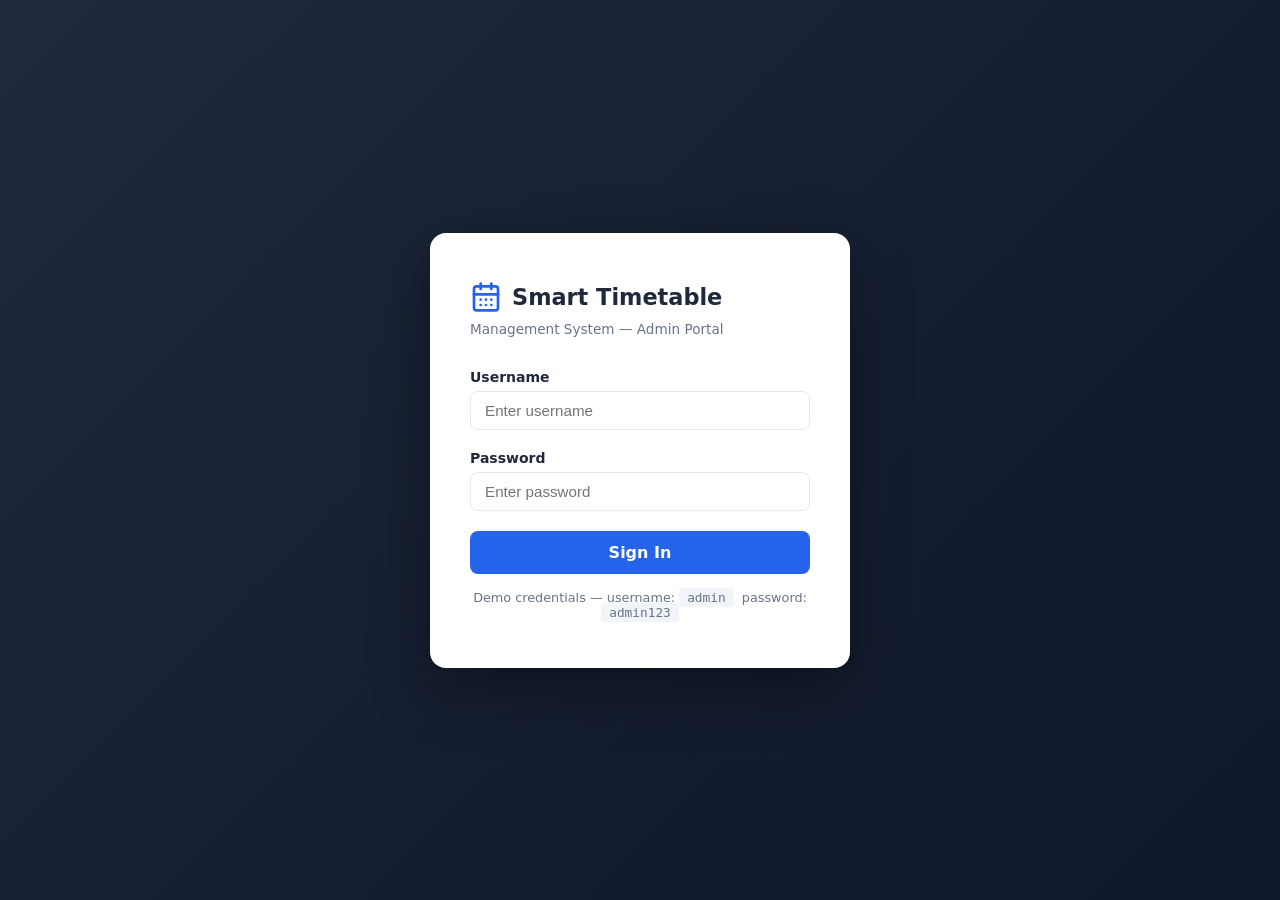
==== frontend/dashboard.html @ d7ac3063 "Your commit message here" ====
<!DOCTYPE html>
<html lang="en">
<head>
  <meta charset="UTF-8">
  <meta name="viewport" content="width=device-width, initial-scale=1.0">
  <title>Smart Timetable System — Dashboard</title>
  <link rel="stylesheet" href="style.css">
</head>
<body>
<div class="layout">

  <!-- ── Sidebar ─────────────────────────────────────────────────── -->
  <aside class="sidebar" id="sidebar">
    <div class="sidebar-brand">
      <svg width="24" height="24" viewBox="0 0 24 24" fill="none" stroke="currentColor" stroke-width="2" stroke-linecap="round" stroke-linejoin="round">
        <rect x="3" y="4" width="18" height="18" rx="2" ry="2"/>
        <line x1="16" y1="2" x2="16" y2="6"/><line x1="8" y1="2" x2="8" y2="6"/>
        <line x1="3" y1="10" x2="21" y2="10"/>
      </svg>
      <span>Smart<br>Timetable</span>
    </div>

    <nav class="sidebar-nav">
      <div class="nav-section">Main</div>
      <a class="nav-item active" data-section="dashboard">
        <svg width="18" height="18" viewBox="0 0 24 24" fill="none" stroke="currentColor" stroke-width="2"><rect x="3" y="3" width="7" height="7"/><rect x="14" y="3" width="7" height="7"/><rect x="14" y="14" width="7" height="7"/><rect x="3" y="14" width="7" height="7"/></svg>
        Dashboard
      </a>

      <div class="nav-section">Resources</div>
      <a class="nav-item" data-section="teachers">
        <svg width="18" height="18" viewBox="0 0 24 24" fill="none" stroke="currentColor" stroke-width="2"><path d="M17 21v-2a4 4 0 0 0-4-4H5a4 4 0 0 0-4 4v2"/><circle cx="9" cy="7" r="4"/><path d="M23 21v-2a4 4 0 0 0-3-3.87"/><path d="M16 3.13a4 4 0 0 1 0 7.75"/></svg>
        Teachers
      </a>
      <a class="nav-item" data-section="rooms">
        <svg width="18" height="18" viewBox="0 0 24 24" fill="none" stroke="currentColor" stroke-width="2"><path d="M3 9l9-7 9 7v11a2 2 0 0 1-2 2H5a2 2 0 0 1-2-2z"/><polyline points="9 22 9 12 15 12 15 22"/></svg>
        Rooms
      </a>
      <a class="nav-item" data-section="subjects">
        <svg width="18" height="18" viewBox="0 0 24 24" fill="none" stroke="currentColor" stroke-width="2"><path d="M4 19.5A2.5 2.5 0 0 1 6.5 17H20"/><path d="M6.5 2H20v20H6.5A2.5 2.5 0 0 1 4 19.5v-15A2.5 2.5 0 0 1 6.5 2z"/></svg>
        Subjects
      </a>
      <a class="nav-item" data-section="batches">
        <svg width="18" height="18" viewBox="0 0 24 24" fill="none" stroke="currentColor" stroke-width="2"><path d="M17 21v-2a4 4 0 0 0-4-4H5a4 4 0 0 0-4 4v2"/><circle cx="9" cy="7" r="4"/><path d="M23 21v-2a4 4 0 0 0-3-3.87"/><path d="M16 3.13a4 4 0 0 1 0 7.75"/></svg>
        Batches
      </a>

      <div class="nav-section">Scheduling</div>
      <a class="nav-item" data-section="generate">
        <svg width="18" height="18" viewBox="0 0 24 24" fill="none" stroke="currentColor" stroke-width="2"><polygon points="13 2 3 14 12 14 11 22 21 10 12 10 13 2"/></svg>
        Generate Timetable
      </a>
      <a class="nav-item" data-section="timetable">
        <svg width="18" height="18" viewBox="0 0 24 24" fill="none" stroke="currentColor" stroke-width="2"><rect x="3" y="4" width="18" height="18" rx="2" ry="2"/><line x1="16" y1="2" x2="16" y2="6"/><line x1="8" y1="2" x2="8" y2="6"/><line x1="3" y1="10" x2="21" y2="10"/></svg>
        View Timetable
      </a>
    </nav>

    <div class="sidebar-footer">
      <button class="btn-logout" id="btnLogout">
        <svg width="16" height="16" viewBox="0 0 24 24" fill="none" stroke="currentColor" stroke-width="2"><path d="M9 21H5a2 2 0 0 1-2-2V5a2 2 0 0 1 2-2h4"/><polyline points="16 17 21 12 16 7"/><line x1="21" y1="12" x2="9" y2="12"/></svg>
        Logout
      </button>
    </div>
  </aside>

  <!-- ── Main ────────────────────────────────────────────────────── -->
  <div class="main">

    <header class="topbar">
      <h2 id="pageTitle">Dashboard</h2>
      <div class="topbar-user">
        <span id="topbarUser">admin</span>
        <div class="avatar" id="topbarAvatar">A</div>
      </div>
    </header>

    <div class="content">

      <!-- Dashboard Home -->
      <div class="section active" id="sec-dashboard">
        <div class="stats-grid">
          <div class="stat-card">
            <div class="stat-icon blue">
              <svg width="22" height="22" viewBox="0 0 24 24" fill="none" stroke="currentColor" stroke-width="2"><path d="M17 21v-2a4 4 0 0 0-4-4H5a4 4 0 0 0-4 4v2"/><circle cx="9" cy="7" r="4"/><path d="M23 21v-2a4 4 0 0 0-3-3.87"/><path d="M16 3.13a4 4 0 0 1 0 7.75"/></svg>
            </div>
            <div>
              <div class="stat-label">Teachers</div>
              <div class="stat-value" id="stat-teachers">0</div>
            </div>
          </div>
          <div class="stat-card">
            <div class="stat-icon green">
              <svg width="22" height="22" viewBox="0 0 24 24" fill="none" stroke="currentColor" stroke-width="2"><path d="M3 9l9-7 9 7v11a2 2 0 0 1-2 2H5a2 2 0 0 1-2-2z"/><polyline points="9 22 9 12 15 12 15 22"/></svg>
            </div>
            <div>
              <div class="stat-label">Rooms</div>
              <div class="stat-value" id="stat-rooms">0</div>
            </div>
          </div>
          <div class="stat-card">
            <div class="stat-icon orange">
              <svg width="22" height="22" viewBox="0 0 24 24" fill="none" stroke="currentColor" stroke-width="2"><path d="M4 19.5A2.5 2.5 0 0 1 6.5 17H20"/><path d="M6.5 2H20v20H6.5A2.5 2.5 0 0 1 4 19.5v-15A2.5 2.5 0 0 1 6.5 2z"/></svg>
            </div>
            <div>
              <div class="stat-label">Subjects</div>
              <div class="stat-value" id="stat-subjects">0</div>
            </div>
          </div>
          <div class="stat-card">
            <div class="stat-icon sky">
              <svg width="22" height="22" viewBox="0 0 24 24" fill="none" stroke="currentColor" stroke-width="2"><path d="M17 21v-2a4 4 0 0 0-4-4H5a4 4 0 0 0-4 4v2"/><circle cx="9" cy="7" r="4"/></svg>
            </div>
            <div>
              <div class="stat-label">Batches</div>
              <div class="stat-value" id="stat-batches">0</div>
            </div>
          </div>
        </div>

        <div class="card" style="padding:24px;">
          <h3 style="font-size:.95rem;font-weight:700;margin-bottom:8px;">Welcome to Smart Timetable System</h3>
          <p style="color:var(--text-muted);font-size:.875rem;line-height:1.6;">
            Welcome to Smart Timetable System, where every well-planned hour brings you one step closer to your goals.
          </p>
          <div style="margin-top:16px;display:flex;gap:10px;flex-wrap:wrap;">
            <button class="btn btn-primary" onclick="app.showSection('generate')">
              <svg width="16" height="16" viewBox="0 0 24 24" fill="none" stroke="currentColor" stroke-width="2"><polygon points="13 2 3 14 12 14 11 22 21 10 12 10 13 2"/></svg>
              Generate Timetable
            </button>
            <button class="btn btn-secondary" onclick="app.showSection('teachers')">Manage Teachers</button>
          </div>
        </div>
      </div>

      <!-- Teachers -->
      <div class="section" id="sec-teachers">
        <div class="section-header">
          <h3>Teachers</h3>
          <button class="btn btn-primary" id="btnAddTeacher">
            <svg width="16" height="16" viewBox="0 0 24 24" fill="none" stroke="currentColor" stroke-width="2"><line x1="12" y1="5" x2="12" y2="19"/><line x1="5" y1="12" x2="19" y2="12"/></svg>
            Add Teacher
          </button>
        </div>
        <div class="card">
          <div class="table-wrapper">
            <table id="teachersTable">
              <thead>
                <tr>
                  <th>ID</th><th>Name</th><th>Subjects Taught</th><th>Availability</th><th>Actions</th>
                </tr>
              </thead>
              <tbody id="teachersBody"></tbody>
            </table>
          </div>
        </div>
      </div>

      <!-- Rooms -->
      <div class="section" id="sec-rooms">
        <div class="section-header">
          <h3>Rooms</h3>
          <button class="btn btn-primary" id="btnAddRoom">
            <svg width="16" height="16" viewBox="0 0 24 24" fill="none" stroke="currentColor" stroke-width="2"><line x1="12" y1="5" x2="12" y2="19"/><line x1="5" y1="12" x2="19" y2="12"/></svg>
            Add Room
          </button>
        </div>
        <div class="card">
          <div class="table-wrapper">
            <table id="roomsTable">
              <thead>
                <tr><th>ID</th><th>Room Name</th><th>Capacity</th><th>Actions</th></tr>
              </thead>
              <tbody id="roomsBody"></tbody>
            </table>
          </div>
        </div>
      </div>

      <!-- Subjects -->
      <div class="section" id="sec-subjects">
        <div class="section-header">
          <h3>Subjects</h3>
          <button class="btn btn-primary" id="btnAddSubject">
            <svg width="16" height="16" viewBox="0 0 24 24" fill="none" stroke="currentColor" stroke-width="2"><line x1="12" y1="5" x2="12" y2="19"/><line x1="5" y1="12" x2="19" y2="12"/></svg>
            Add Subject
          </button>
        </div>
        <div class="card">
          <div class="table-wrapper">
            <table id="subjectsTable">
              <thead>
                <tr><th>ID</th><th>Subject Name</th><th>Teacher</th><th>Lectures/Week</th><th>Actions</th></tr>
              </thead>
              <tbody id="subjectsBody"></tbody>
            </table>
          </div>
        </div>
      </div>

      <!-- Batches -->
      <div class="section" id="sec-batches">
        <div class="section-header">
          <h3>Student Batches</h3>
          <button class="btn btn-primary" id="btnAddBatch">
            <svg width="16" height="16" viewBox="0 0 24 24" fill="none" stroke="currentColor" stroke-width="2"><line x1="12" y1="5" x2="12" y2="19"/><line x1="5" y1="12" x2="19" y2="12"/></svg>
            Add Batch
          </button>
        </div>
        <div class="card">
          <div class="table-wrapper">
            <table id="batchesTable">
              <thead>
                <tr><th>ID</th><th>Batch Name</th><th>Student Count</th><th>Actions</th></tr>
              </thead>
              <tbody id="batchesBody"></tbody>
            </table>
          </div>
        </div>
      </div>

      <!-- Generate Timetable -->
      <div class="section" id="sec-generate">
        <div class="generate-card">
          <h3>
            <svg width="20" height="20" viewBox="0 0 24 24" fill="none" stroke="currentColor" stroke-width="2" style="vertical-align:middle;margin-right:8px;"><polygon points="13 2 3 14 12 14 11 22 21 10 12 10 13 2"/></svg>
            Generate Conflict-Free Timetable
          </h3>
          <p>The system models scheduling as a <strong>Graph Coloring Problem</strong> (G = V, E).
             Sessions are vertices; conflicts are edges. Time slots are colors.
             The DSATUR algorithm assigns the minimum number of slots.</p>
          <button class="btn btn-success btn-lg" id="btnGenerate">
            <svg width="18" height="18" viewBox="0 0 24 24" fill="none" stroke="currentColor" stroke-width="2"><polygon points="13 2 3 14 12 14 11 22 21 10 12 10 13 2"/></svg>
            Run Scheduler
          </button>
          <div class="algorithm-chips">
            <span class="chip">Graph Coloring</span>
            <span class="chip">DSATUR</span>
            <span class="chip">Backtracking Fallback</span>
            <span class="chip">O(V²) Greedy</span>
          </div>
          <div class="progress-bar-wrap" id="progressWrap">
            <div class="progress-bar" id="progressBar"></div>
          </div>
        </div>

        <div id="generateResult"></div>
      </div>

      <!-- View Timetable -->
      <div class="section" id="sec-timetable">
        <div class="section-header">
          <h3>Weekly Timetable</h3>
          <button class="btn btn-secondary" id="btnExportTT" style="display:none;">
            <svg width="16" height="16" viewBox="0 0 24 24" fill="none" stroke="currentColor" stroke-width="2"><path d="M21 15v4a2 2 0 0 1-2 2H5a2 2 0 0 1-2-2v-4"/><polyline points="7 10 12 15 17 10"/><line x1="12" y1="15" x2="12" y2="3"/></svg>
            Export JSON
          </button>
        </div>
        <div class="timetable-controls">
          <div class="tt-filter">
            <label for="filterBatch">Batch:</label>
            <select id="filterBatch"><option value="">All Batches</option></select>
          </div>
          <div class="tt-filter">
            <label for="filterTeacher">Teacher:</label>
            <select id="filterTeacher"><option value="">All Teachers</option></select>
          </div>
        </div>
        <div class="card">
          <div class="timetable-wrapper" id="timetableWrapper">
            <div class="empty-state">
              <svg width="48" height="48" viewBox="0 0 24 24" fill="none" stroke="currentColor" stroke-width="1.5"><rect x="3" y="4" width="18" height="18" rx="2"/><line x1="3" y1="10" x2="21" y2="10"/></svg>
              <p>No timetable generated yet. Go to <strong>Generate Timetable</strong> first.</p>
            </div>
          </div>
        </div>
      </div>

    </div><!-- /content -->
  </div><!-- /main -->

</div><!-- /layout -->

<!-- ── Modals ─────────────────────────────────────────────────────── -->

<!-- Teacher Modal -->
<div class="modal-overlay" id="modalTeacher">
  <div class="modal">
    <div class="modal-header">
      <h4 id="modalTeacherTitle">Add Teacher</h4>
      <button class="modal-close" data-close="modalTeacher">&times;</button>
    </div>
    <div class="modal-body">
      <input type="hidden" id="tEditId">
      <div class="form-group">
        <label>Teacher Name</label>
        <input type="text" id="tName" placeholder="e.g. Dr. Sharma">
      </div>
      <div class="form-group">
        <label>Subjects Taught</label>
        <input type="text" id="tSubjects" placeholder="e.g. Mathematics, Physics">
      </div>
      <div class="form-group">
        <label>Availability</label>
        <input type="text" id="tAvailability" value="all" placeholder="all / Mon-Fri / ...">
      </div>
    </div>
    <div class="modal-footer">
      <button class="btn btn-secondary" data-close="modalTeacher">Cancel</button>
      <button class="btn btn-primary" id="btnSaveTeacher">Save</button>
    </div>
  </div>
</div>

<!-- Room Modal -->
<div class="modal-overlay" id="modalRoom">
  <div class="modal">
    <div class="modal-header">
      <h4 id="modalRoomTitle">Add Room</h4>
      <button class="modal-close" data-close="modalRoom">&times;</button>
    </div>
    <div class="modal-body">
      <input type="hidden" id="rEditId">
      <div class="form-group">
        <label>Room Name</label>
        <input type="text" id="rName" placeholder="e.g. R101">
      </div>
      <div class="form-group">
        <label>Capacity</label>
        <input type="number" id="rCapacity" min="1" placeholder="e.g. 60">
      </div>
    </div>
    <div class="modal-footer">
      <button class="btn btn-secondary" data-close="modalRoom">Cancel</button>
      <button class="btn btn-primary" id="btnSaveRoom">Save</button>
    </div>
  </div>
</div>

<!-- Subject Modal -->
<div class="modal-overlay" id="modalSubject">
  <div class="modal">
    <div class="modal-header">
      <h4 id="modalSubjectTitle">Add Subject</h4>
      <button class="modal-close" data-close="modalSubject">&times;</button>
    </div>
    <div class="modal-body">
      <input type="hidden" id="sEditId">
      <div class="form-group">
        <label>Subject Name</label>
        <input type="text" id="sName" placeholder="e.g. Mathematics">
      </div>
      <div class="form-group">
        <label>Teacher</label>
        <select id="sTeacher"></select>
      </div>
      <div class="form-group">
        <label>Lectures per Week</label>
        <input type="number" id="sLectures" min="1" max="8" value="2">
      </div>
    </div>
    <div class="modal-footer">
      <button class="btn btn-secondary" data-close="modalSubject">Cancel</button>
      <button class="btn btn-primary" id="btnSaveSubject">Save</button>
    </div>
  </div>
</div>

<!-- Batch Modal -->
<div class="modal-overlay" id="modalBatch">
  <div class="modal">
    <div class="modal-header">
      <h4 id="modalBatchTitle">Add Batch</h4>
      <button class="modal-close" data-close="modalBatch">&times;</button>
    </div>
    <div class="modal-body">
      <input type="hidden" id="bEditId">
      <div class="form-group">
        <label>Batch Name</label>
        <input type="text" id="bName" placeholder="e.g. CSE-A">
      </div>
      <div class="form-group">
        <label>Student Count</label>
        <input type="number" id="bCount" min="1" placeholder="e.g. 50">
      </div>
    </div>
    <div class="modal-footer">
      <button class="btn btn-secondary" data-close="modalBatch">Cancel</button>
      <button class="btn btn-primary" id="btnSaveBatch">Save</button>
    </div>
  </div>
</div>

<!-- Toast -->
<div class="toast" id="toast"></div>

<script src="app.js"></script>
<script src="timetable.js"></script>
</body>
</html>
---- frontend/style.css ----
/* =====================================================================
   Smart Timetable Management System — Main Stylesheet
   ===================================================================== */

/* ── Reset & Variables ─────────────────────────────────────────────── */
*, *::before, *::after { box-sizing: border-box; margin: 0; padding: 0; }

:root {
  --primary:      #2563eb;
  --primary-dark: #1d4ed8;
  --accent:       #0ea5e9;
  --success:      #16a34a;
  --danger:       #dc2626;
  --warning:      #d97706;
  --sidebar-bg:   #1e293b;
  --sidebar-text: #cbd5e1;
  --sidebar-w:    240px;
  --header-h:     60px;
  --bg:           #f1f5f9;
  --card-bg:      #ffffff;
  --border:       #e2e8f0;
  --text:         #1e293b;
  --text-muted:   #64748b;
  --radius:       8px;
  --shadow:       0 1px 3px rgba(0,0,0,.12), 0 1px 2px rgba(0,0,0,.08);
  --shadow-md:    0 4px 6px -1px rgba(0,0,0,.10), 0 2px 4px -1px rgba(0,0,0,.06);
}

body { font-family: 'Segoe UI', system-ui, sans-serif; background: var(--bg); color: var(--text); }
a    { color: inherit; text-decoration: none; }
ul   { list-style: none; }
button { cursor: pointer; font-family: inherit; }

/* ── Login Page ────────────────────────────────────────────────────── */
.login-page {
  min-height: 100vh;
  display: flex;
  align-items: center;
  justify-content: center;
  background: linear-gradient(135deg, #1e293b 0%, #0f172a 100%);
}

.login-card {
  background: var(--card-bg);
  border-radius: 16px;
  padding: 48px 40px;
  width: 100%;
  max-width: 420px;
  box-shadow: 0 20px 60px rgba(0,0,0,.4);
}

.login-card .logo {
  display: flex;
  align-items: center;
  gap: 10px;
  margin-bottom: 8px;
}

.login-card .logo svg { color: var(--primary); }

.login-card h1 { font-size: 1.4rem; font-weight: 700; color: var(--text); }
.login-card .subtitle { font-size: 0.85rem; color: var(--text-muted); margin-bottom: 32px; }

.form-group { margin-bottom: 20px; }
.form-group label { display: block; font-size: .875rem; font-weight: 600; margin-bottom: 6px; color: var(--text); }
.form-group input {
  width: 100%;
  padding: 10px 14px;
  border: 1.5px solid var(--border);
  border-radius: var(--radius);
  font-size: .95rem;
  transition: border-color .2s;
  outline: none;
}
.form-group input:focus { border-color: var(--primary); box-shadow: 0 0 0 3px rgba(37,99,235,.12); }

.btn-login {
  width: 100%;
  padding: 12px;
  background: var(--primary);
  color: #fff;
  border: none;
  border-radius: var(--radius);
  font-size: 1rem;
  font-weight: 600;
  transition: background .2s, transform .1s;
}
.btn-login:hover  { background: var(--primary-dark); }
.btn-login:active { transform: scale(.98); }

.login-hint { margin-top: 16px; font-size: .8rem; color: var(--text-muted); text-align: center; }
.login-hint span { background: #f1f5f9; padding: 2px 8px; border-radius: 4px; font-family: monospace; }

.error-msg {
  display: none;
  background: #fef2f2;
  color: var(--danger);
  border: 1px solid #fecaca;
  border-radius: var(--radius);
  padding: 10px 14px;
  font-size: .875rem;
  margin-bottom: 16px;
}

/* ── Dashboard Layout ──────────────────────────────────────────────── */
.layout { display: flex; min-height: 100vh; }

/* Sidebar */
.sidebar {
  width: var(--sidebar-w);
  background: var(--sidebar-bg);
  position: fixed;
  top: 0; left: 0; bottom: 0;
  display: flex;
  flex-direction: column;
  transition: transform .3s;
  z-index: 100;
  overflow-y: auto;
}

.sidebar-brand {
  padding: 18px 20px;
  border-bottom: 1px solid rgba(255,255,255,.08);
  display: flex;
  align-items: center;
  gap: 10px;
}

.sidebar-brand svg  { color: var(--accent); flex-shrink: 0; }
.sidebar-brand span { font-size: .95rem; font-weight: 700; color: #f1f5f9; line-height: 1.2; }

.sidebar-nav { padding: 12px 0; flex: 1; }

.nav-section {
  padding: 10px 16px 4px;
  font-size: .7rem;
  font-weight: 700;
  text-transform: uppercase;
  letter-spacing: .08em;
  color: #475569;
}

.nav-item {
  display: flex;
  align-items: center;
  gap: 10px;
  padding: 10px 20px;
  color: var(--sidebar-text);
  font-size: .9rem;
  border-left: 3px solid transparent;
  transition: background .15s, color .15s, border-color .15s;
}

.nav-item:hover,
.nav-item.active {
  background: rgba(255,255,255,.06);
  color: #f8fafc;
  border-left-color: var(--accent);
}
.nav-item.active { background: rgba(14,165,233,.12); color: var(--accent); }

.sidebar-footer {
  padding: 16px 20px;
  border-top: 1px solid rgba(255,255,255,.08);
}
.btn-logout {
  display: flex;
  align-items: center;
  gap: 8px;
  color: #94a3b8;
  font-size: .875rem;
  background: none;
  border: none;
  padding: 0;
  transition: color .2s;
}
.btn-logout:hover { color: var(--danger); }

/* Main area */
.main {
  margin-left: var(--sidebar-w);
  flex: 1;
  display: flex;
  flex-direction: column;
  min-height: 100vh;
}

.topbar {
  height: var(--header-h);
  background: var(--card-bg);
  border-bottom: 1px solid var(--border);
  display: flex;
  align-items: center;
  justify-content: space-between;
  padding: 0 28px;
  position: sticky;
  top: 0;
  z-index: 50;
  box-shadow: var(--shadow);
}

.topbar h2 { font-size: 1.1rem; font-weight: 600; }
.topbar-user {
  display: flex;
  align-items: center;
  gap: 10px;
  font-size: .875rem;
  color: var(--text-muted);
}
.avatar {
  width: 34px; height: 34px;
  background: var(--primary);
  color: #fff;
  border-radius: 50%;
  display: flex;
  align-items: center;
  justify-content: center;
  font-weight: 700;
  font-size: .85rem;
}

/* Content area */
.content { padding: 28px; flex: 1; }

/* ── Dashboard Home Cards ───────────────────────────────────────────── */
.stats-grid {
  display: grid;
  grid-template-columns: repeat(auto-fill, minmax(200px, 1fr));
  gap: 20px;
  margin-bottom: 28px;
}

.stat-card {
  background: var(--card-bg);
  border-radius: var(--radius);
  padding: 20px;
  display: flex;
  align-items: center;
  gap: 16px;
  box-shadow: var(--shadow);
}

.stat-icon {
  width: 48px; height: 48px;
  border-radius: 12px;
  display: flex;
  align-items: center;
  justify-content: center;
  flex-shrink: 0;
}
.stat-icon.blue   { background: #eff6ff; color: var(--primary); }
.stat-icon.green  { background: #f0fdf4; color: var(--success); }
.stat-icon.orange { background: #fffbeb; color: var(--warning); }
.stat-icon.sky    { background: #f0f9ff; color: var(--accent); }

.stat-label { font-size: .8rem; color: var(--text-muted); margin-bottom: 2px; }
.stat-value { font-size: 1.8rem; font-weight: 700; line-height: 1; }

/* ── Generic Section ────────────────────────────────────────────────── */
.section { display: none; }
.section.active { display: block; }

.section-header {
  display: flex;
  align-items: center;
  justify-content: space-between;
  margin-bottom: 20px;
}
.section-header h3 { font-size: 1.1rem; font-weight: 600; }

/* ── Buttons ────────────────────────────────────────────────────────── */
.btn {
  display: inline-flex;
  align-items: center;
  gap: 6px;
  padding: 8px 16px;
  border-radius: var(--radius);
  font-size: .875rem;
  font-weight: 600;
  border: none;
  transition: background .2s, transform .1s;
}
.btn:active { transform: scale(.97); }

.btn-primary   { background: var(--primary);  color: #fff; }
.btn-primary:hover   { background: var(--primary-dark); }
.btn-success   { background: var(--success);  color: #fff; }
.btn-success:hover   { background: #15803d; }
.btn-danger    { background: var(--danger);   color: #fff; }
.btn-danger:hover    { background: #b91c1c; }
.btn-secondary { background: var(--border);   color: var(--text); }
.btn-secondary:hover { background: #cbd5e1; }
.btn-lg { padding: 12px 24px; font-size: 1rem; }

/* ── Card / Table ───────────────────────────────────────────────────── */
.card {
  background: var(--card-bg);
  border-radius: var(--radius);
  box-shadow: var(--shadow);
  overflow: hidden;
}

.table-wrapper { overflow-x: auto; }

table { width: 100%; border-collapse: collapse; font-size: .875rem; }
thead { background: #f8fafc; }
th { padding: 12px 16px; text-align: left; font-weight: 600; color: var(--text-muted); font-size: .8rem; text-transform: uppercase; letter-spacing: .04em; white-space: nowrap; }
td { padding: 12px 16px; border-top: 1px solid var(--border); vertical-align: middle; }
tr:hover td { background: #f8fafc; }

.badge {
  display: inline-block;
  padding: 2px 10px;
  border-radius: 999px;
  font-size: .75rem;
  font-weight: 600;
}
.badge-blue   { background: #dbeafe; color: #1d4ed8; }
.badge-green  { background: #dcfce7; color: #15803d; }
.badge-orange { background: #fef9c3; color: #a16207; }
.badge-sky    { background: #e0f2fe; color: #0369a1; }
.badge-purple { background: #f3e8ff; color: #7e22ce; }

/* ── Modal ──────────────────────────────────────────────────────────── */
.modal-overlay {
  position: fixed; inset: 0;
  background: rgba(0,0,0,.45);
  z-index: 200;
  display: flex;
  align-items: center;
  justify-content: center;
  opacity: 0;
  pointer-events: none;
  transition: opacity .2s;
}
.modal-overlay.open { opacity: 1; pointer-events: all; }

.modal {
  background: var(--card-bg);
  border-radius: 12px;
  padding: 28px;
  width: 100%;
  max-width: 480px;
  max-height: 90vh;
  overflow-y: auto;
  box-shadow: var(--shadow-md);
  transform: translateY(20px);
  transition: transform .2s;
}
.modal-overlay.open .modal { transform: translateY(0); }

.modal-header {
  display: flex;
  align-items: center;
  justify-content: space-between;
  margin-bottom: 20px;
}
.modal-header h4 { font-size: 1rem; font-weight: 700; }
.modal-close {
  background: none;
  border: none;
  color: var(--text-muted);
  font-size: 1.3rem;
  line-height: 1;
  transition: color .2s;
}
.modal-close:hover { color: var(--danger); }

.modal-body .form-group { margin-bottom: 16px; }
.modal-body label { font-size: .85rem; font-weight: 600; display: block; margin-bottom: 5px; }
.modal-body input,
.modal-body select {
  width: 100%;
  padding: 9px 12px;
  border: 1.5px solid var(--border);
  border-radius: var(--radius);
  font-size: .9rem;
  outline: none;
}
.modal-body input:focus,
.modal-body select:focus { border-color: var(--primary); box-shadow: 0 0 0 3px rgba(37,99,235,.1); }

.modal-footer {
  display: flex;
  justify-content: flex-end;
  gap: 10px;
  margin-top: 20px;
  padding-top: 16px;
  border-top: 1px solid var(--border);
}

/* ── Timetable Grid ─────────────────────────────────────────────────── */
.timetable-controls {
  display: flex;
  align-items: center;
  gap: 14px;
  flex-wrap: wrap;
  margin-bottom: 20px;
}

.tt-filter { display: flex; align-items: center; gap: 6px; font-size: .875rem; }
.tt-filter select {
  padding: 6px 10px;
  border: 1.5px solid var(--border);
  border-radius: var(--radius);
  font-size: .875rem;
  outline: none;
}

.timetable-wrapper { overflow-x: auto; }

.timetable {
  border-collapse: collapse;
  min-width: 700px;
  width: 100%;
  font-size: .82rem;
}
.timetable th,
.timetable td {
  border: 1px solid var(--border);
  padding: 0;
  text-align: center;
  min-width: 100px;
}
.timetable thead th {
  background: var(--sidebar-bg);
  color: #f1f5f9;
  padding: 10px 8px;
  font-size: .78rem;
  text-transform: uppercase;
  font-weight: 600;
}
.timetable tbody th {
  background: #f8fafc;
  color: var(--text);
  font-weight: 600;
  padding: 8px 12px;
  min-width: 80px;
  text-align: left;
}

.tt-cell {
  padding: 6px 8px;
  min-height: 64px;
  display: flex;
  flex-direction: column;
  align-items: center;
  justify-content: center;
  gap: 2px;
}
.tt-cell .tt-subject { font-weight: 700; color: var(--text); font-size: .8rem; }
.tt-cell .tt-teacher { color: var(--text-muted); font-size: .73rem; }
.tt-cell .tt-room    { font-size: .7rem; padding: 1px 6px; border-radius: 4px; background: var(--border); }
.tt-cell .tt-batch   { font-size: .68rem; color: var(--text-muted); }

.tt-cell-filled {
  background: linear-gradient(135deg, #eff6ff, #dbeafe);
  border-left: 3px solid var(--primary);
}
.tt-cell-empty { background: #fafafa; }

.color-0 { background: linear-gradient(135deg,#eff6ff,#dbeafe); border-left-color: #2563eb; }
.color-1 { background: linear-gradient(135deg,#f0fdf4,#dcfce7); border-left-color: #16a34a; }
.color-2 { background: linear-gradient(135deg,#fffbeb,#fef3c7); border-left-color: #d97706; }
.color-3 { background: linear-gradient(135deg,#fdf4ff,#f3e8ff); border-left-color: #9333ea; }
.color-4 { background: linear-gradient(135deg,#f0f9ff,#e0f2fe); border-left-color: #0284c7; }

/* ── Generate section ───────────────────────────────────────────────── */
.generate-card {
  background: linear-gradient(135deg, #1e293b, #0f172a);
  border-radius: var(--radius);
  padding: 32px;
  color: #f1f5f9;
  margin-bottom: 24px;
}
.generate-card h3 { font-size: 1.25rem; margin-bottom: 8px; }
.generate-card p  { color: #94a3b8; font-size: .9rem; margin-bottom: 20px; }

.algorithm-chips { display: flex; gap: 8px; flex-wrap: wrap; margin-top: 12px; }
.chip {
  background: rgba(255,255,255,.1);
  border: 1px solid rgba(255,255,255,.15);
  color: #e2e8f0;
  padding: 4px 12px;
  border-radius: 999px;
  font-size: .78rem;
  font-weight: 600;
}

.progress-bar-wrap { height: 6px; background: rgba(255,255,255,.15); border-radius: 3px; overflow: hidden; margin-top: 16px; display: none; }
.progress-bar      { height: 100%; background: var(--accent); border-radius: 3px; width: 0; transition: width .5s ease; }

.conflict-check {
  background: var(--card-bg);
  border-radius: var(--radius);
  padding: 20px;
  box-shadow: var(--shadow);
  margin-bottom: 20px;
}
.conflict-check h4 { font-size: .95rem; font-weight: 600; margin-bottom: 12px; }
.check-item {
  display: flex;
  align-items: center;
  gap: 8px;
  padding: 6px 0;
  font-size: .875rem;
  border-bottom: 1px solid var(--border);
}
.check-item:last-child { border-bottom: none; }
.check-ok   { color: var(--success); }
.check-fail { color: var(--danger); }

/* ── Utility ────────────────────────────────────────────────────────── */
.empty-state { padding: 48px 24px; text-align: center; color: var(--text-muted); }
.empty-state svg { margin-bottom: 12px; opacity: .4; }
.empty-state p { font-size: .9rem; }

.toast {
  position: fixed;
  bottom: 24px; right: 24px;
  background: #1e293b;
  color: #f1f5f9;
  padding: 12px 20px;
  border-radius: var(--radius);
  font-size: .875rem;
  z-index: 500;
  box-shadow: var(--shadow-md);
  transform: translateY(20px);
  opacity: 0;
  transition: opacity .3s, transform .3s;
  max-width: 320px;
}
.toast.show { opacity: 1; transform: translateY(0); }
.toast.success { border-left: 4px solid var(--success); }
.toast.error   { border-left: 4px solid var(--danger);  }
.toast.info    { border-left: 4px solid var(--accent);  }

/* ── Responsive ─────────────────────────────────────────────────────── */
@media (max-width: 768px) {
  .sidebar { transform: translateX(-100%); }
  .sidebar.open { transform: translateX(0); }
  .main { margin-left: 0; }
}
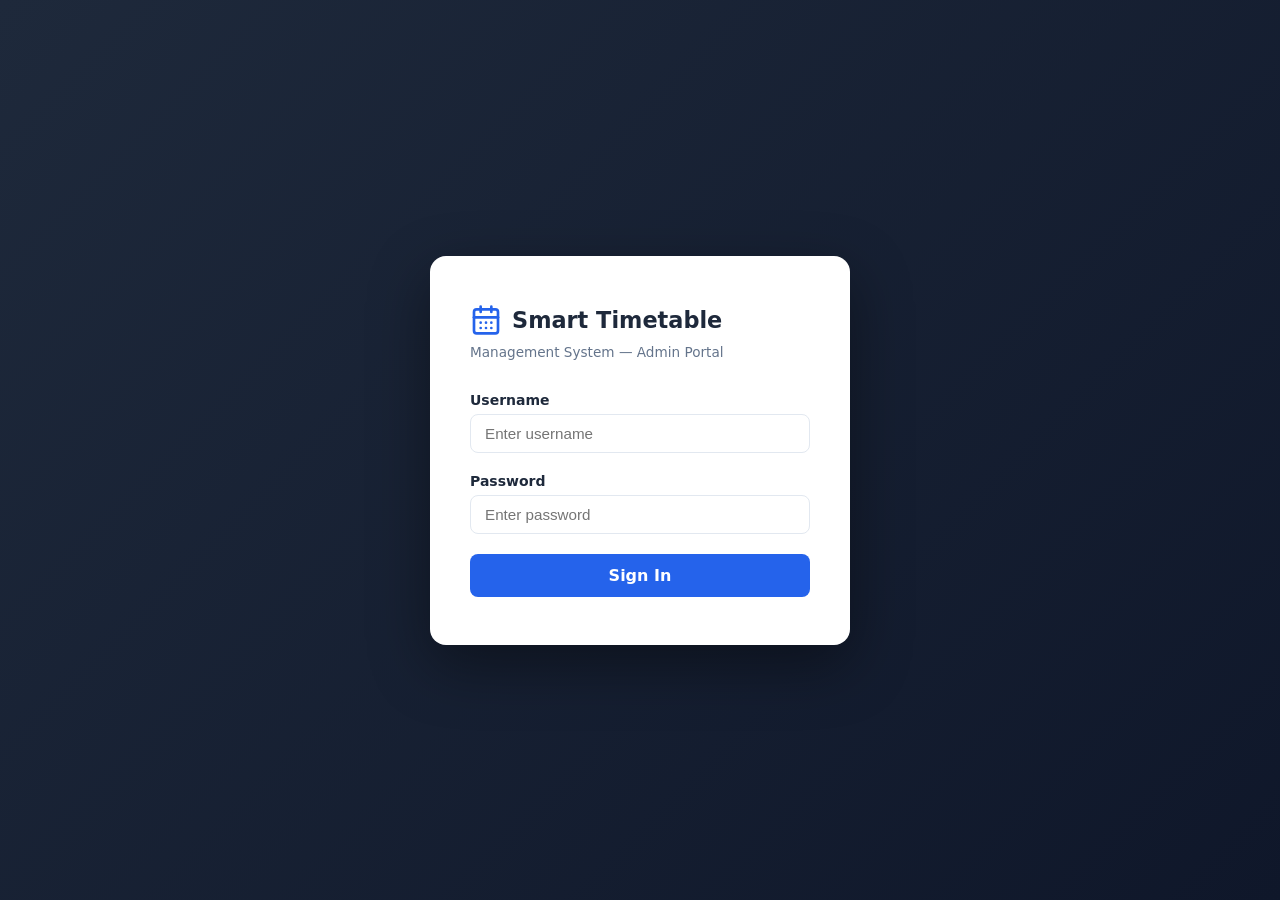
==== commit 3ca9fed7: "bug fix" ====
--- a/frontend/dashboard.html
+++ b/frontend/dashboard.html
@@ -130,19 +130,26 @@
               Generate Timetable
             </button>
             <button class="btn btn-secondary" onclick="app.showSection('teachers')">Manage Teachers</button>
-          </div>
-        </div>
-      </div>
-
-      <!-- Teachers -->
-      <div class="section" id="sec-teachers">
-        <div class="section-header">
-          <h3>Teachers</h3>
-          <button class="btn btn-primary" id="btnAddTeacher">
-            <svg width="16" height="16" viewBox="0 0 24 24" fill="none" stroke="currentColor" stroke-width="2"><line x1="12" y1="5" x2="12" y2="19"/><line x1="5" y1="12" x2="19" y2="12"/></svg>
-            Add Teacher
-          </button>
-        </div>
+            <button class="btn btn-secondary" onclick="app.reloadProjectSampleData()">Reload Project Data</button>
+          </div>
+        </div>
+      </div>
+
+<!-- Teachers -->
+<div class="section" id="sec-teachers">
+<div class="section-header">
+<h3>Teachers</h3>
+<div class="header-actions">
+<button class="btn btn-secondary" id="btnImportTeachers">
+<svg width="16" height="16" viewBox="0 0 24 24" fill="none" stroke="currentColor" stroke-width="2"><path d="M21 15v4a2 2 0 0 1-2 2H5a2 2 0 0 1-2-2v-4"/><polyline points="17 8 12 3 7 8"/><line x1="12" y1="3" x2="12" y2="15"/></svg>
+Import CSV
+</button>
+<button class="btn btn-primary" id="btnAddTeacher">
+<svg width="16" height="16" viewBox="0 0 24 24" fill="none" stroke="currentColor" stroke-width="2"><line x1="12" y1="5" x2="12" y2="19"/><line x1="5" y1="12" x2="19" y2="12"/></svg>
+Add Teacher
+</button>
+</div>
+</div>
         <div class="card">
           <div class="table-wrapper">
             <table id="teachersTable">
@@ -157,15 +164,21 @@
         </div>
       </div>
 
-      <!-- Rooms -->
-      <div class="section" id="sec-rooms">
-        <div class="section-header">
-          <h3>Rooms</h3>
-          <button class="btn btn-primary" id="btnAddRoom">
-            <svg width="16" height="16" viewBox="0 0 24 24" fill="none" stroke="currentColor" stroke-width="2"><line x1="12" y1="5" x2="12" y2="19"/><line x1="5" y1="12" x2="19" y2="12"/></svg>
-            Add Room
-          </button>
-        </div>
+<!-- Rooms -->
+<div class="section" id="sec-rooms">
+<div class="section-header">
+<h3>Rooms</h3>
+<div class="header-actions">
+<button class="btn btn-secondary" id="btnImportRooms">
+<svg width="16" height="16" viewBox="0 0 24 24" fill="none" stroke="currentColor" stroke-width="2"><path d="M21 15v4a2 2 0 0 1-2 2H5a2 2 0 0 1-2-2v-4"/><polyline points="17 8 12 3 7 8"/><line x1="12" y1="3" x2="12" y2="15"/></svg>
+Import CSV
+</button>
+<button class="btn btn-primary" id="btnAddRoom">
+<svg width="16" height="16" viewBox="0 0 24 24" fill="none" stroke="currentColor" stroke-width="2"><line x1="12" y1="5" x2="12" y2="19"/><line x1="5" y1="12" x2="19" y2="12"/></svg>
+Add Room
+</button>
+</div>
+</div>
         <div class="card">
           <div class="table-wrapper">
             <table id="roomsTable">
@@ -178,15 +191,21 @@
         </div>
       </div>
 
-      <!-- Subjects -->
-      <div class="section" id="sec-subjects">
-        <div class="section-header">
-          <h3>Subjects</h3>
-          <button class="btn btn-primary" id="btnAddSubject">
-            <svg width="16" height="16" viewBox="0 0 24 24" fill="none" stroke="currentColor" stroke-width="2"><line x1="12" y1="5" x2="12" y2="19"/><line x1="5" y1="12" x2="19" y2="12"/></svg>
-            Add Subject
-          </button>
-        </div>
+<!-- Subjects -->
+<div class="section" id="sec-subjects">
+<div class="section-header">
+<h3>Subjects</h3>
+<div class="header-actions">
+<button class="btn btn-secondary" id="btnImportSubjects">
+<svg width="16" height="16" viewBox="0 0 24 24" fill="none" stroke="currentColor" stroke-width="2"><path d="M21 15v4a2 2 0 0 1-2 2H5a2 2 0 0 1-2-2v-4"/><polyline points="17 8 12 3 7 8"/><line x1="12" y1="3" x2="12" y2="15"/></svg>
+Import CSV
+</button>
+<button class="btn btn-primary" id="btnAddSubject">
+<svg width="16" height="16" viewBox="0 0 24 24" fill="none" stroke="currentColor" stroke-width="2"><line x1="12" y1="5" x2="12" y2="19"/><line x1="5" y1="12" x2="19" y2="12"/></svg>
+Add Subject
+</button>
+</div>
+</div>
         <div class="card">
           <div class="table-wrapper">
             <table id="subjectsTable">
@@ -369,32 +388,102 @@
 
 <!-- Batch Modal -->
 <div class="modal-overlay" id="modalBatch">
-  <div class="modal">
-    <div class="modal-header">
-      <h4 id="modalBatchTitle">Add Batch</h4>
-      <button class="modal-close" data-close="modalBatch">&times;</button>
-    </div>
-    <div class="modal-body">
-      <input type="hidden" id="bEditId">
-      <div class="form-group">
-        <label>Batch Name</label>
-        <input type="text" id="bName" placeholder="e.g. CSE-A">
-      </div>
-      <div class="form-group">
-        <label>Student Count</label>
-        <input type="number" id="bCount" min="1" placeholder="e.g. 50">
-      </div>
-    </div>
-    <div class="modal-footer">
-      <button class="btn btn-secondary" data-close="modalBatch">Cancel</button>
-      <button class="btn btn-primary" id="btnSaveBatch">Save</button>
-    </div>
-  </div>
+<div class="modal">
+<div class="modal-header">
+<h4 id="modalBatchTitle">Add Batch</h4>
+<button class="modal-close" data-close="modalBatch">&times;</button>
+</div>
+<div class="modal-body">
+<input type="hidden" id="bEditId">
+<div class="form-group">
+<label>Batch Name</label>
+<input type="text" id="bName" placeholder="e.g. CSE-A">
+</div>
+<div class="form-group">
+<label>Student Count</label>
+<input type="number" id="bCount" min="1" placeholder="e.g. 50">
+</div>
+</div>
+<div class="modal-footer">
+<button class="btn btn-secondary" data-close="modalBatch">Cancel</button>
+<button class="btn btn-primary" id="btnSaveBatch">Save</button>
+</div>
+</div>
+</div>
+
+<!-- Import Teachers Modal -->
+<div class="modal-overlay" id="modalImportTeachers">
+<div class="modal">
+<div class="modal-header">
+<h4>Import Teachers from CSV</h4>
+<button class="modal-close" data-close="modalImportTeachers">&times;</button>
+</div>
+<div class="modal-body">
+<p class="import-help">Upload a CSV file with columns: <strong>teacher_name, subjects, availability</strong></p>
+<p class="import-help import-example">Example: Dr. Sharma,Mathematics;Physics,Mon-Wed</p>
+<div class="form-group">
+<label>Select CSV File</label>
+<input type="file" id="fileImportTeachers" accept=".csv">
+</div>
+<div class="import-preview" id="importTeachersPreview"></div>
+</div>
+<div class="modal-footer">
+<button class="btn btn-secondary" data-close="modalImportTeachers">Cancel</button>
+<button class="btn btn-primary" id="btnConfirmImportTeachers">Import Teachers</button>
+</div>
+</div>
+</div>
+
+<!-- Import Rooms Modal -->
+<div class="modal-overlay" id="modalImportRooms">
+<div class="modal">
+<div class="modal-header">
+<h4>Import Rooms from CSV</h4>
+<button class="modal-close" data-close="modalImportRooms">&times;</button>
+</div>
+<div class="modal-body">
+<p class="import-help">Upload a CSV file with columns: <strong>room_name, capacity</strong></p>
+<p class="import-help import-example">Example: R101,60</p>
+<div class="form-group">
+<label>Select CSV File</label>
+<input type="file" id="fileImportRooms" accept=".csv">
+</div>
+<div class="import-preview" id="importRoomsPreview"></div>
+</div>
+<div class="modal-footer">
+<button class="btn btn-secondary" data-close="modalImportRooms">Cancel</button>
+<button class="btn btn-primary" id="btnConfirmImportRooms">Import Rooms</button>
+</div>
+</div>
+</div>
+
+<!-- Import Subjects Modal -->
+<div class="modal-overlay" id="modalImportSubjects">
+<div class="modal">
+<div class="modal-header">
+<h4>Import Subjects from CSV</h4>
+<button class="modal-close" data-close="modalImportSubjects">&times;</button>
+</div>
+<div class="modal-body">
+<p class="import-help">Upload a CSV file with columns: <strong>subject_name, teacher_name, lectures_per_week</strong></p>
+<p class="import-help import-example">Example: Mathematics,Dr. Sharma,3</p>
+<div class="form-group">
+<label>Select CSV File</label>
+<input type="file" id="fileImportSubjects" accept=".csv">
+</div>
+<div class="import-preview" id="importSubjectsPreview"></div>
+</div>
+<div class="modal-footer">
+<button class="btn btn-secondary" data-close="modalImportSubjects">Cancel</button>
+<button class="btn btn-primary" id="btnConfirmImportSubjects">Import Subjects</button>
+</div>
+</div>
 </div>
 
 <!-- Toast -->
 <div class="toast" id="toast"></div>
 
+<script src="sample-data.js"></script>
 <script src="app.js"></script>
 <script src="timetable.js"></script>
 </body>
--- a/frontend/style.css
+++ b/frontend/style.css
@@ -261,12 +261,22 @@
 .section.active { display: block; }
 
 .section-header {
-  display: flex;
-  align-items: center;
-  justify-content: space-between;
-  margin-bottom: 20px;
+display: flex;
+align-items: center;
+justify-content: space-between;
+margin-bottom: 20px;
 }
 .section-header h3 { font-size: 1.1rem; font-weight: 600; }
+.header-actions { display: flex; gap: 10px; }
+
+.import-help { font-size: 0.85rem; color: var(--text-muted); margin-bottom: 12px; }
+.import-example { font-family: monospace; background: #f1f5f9; padding: 4px 8px; border-radius: 4px; font-size: 0.8rem; }
+.import-preview { margin-top: 16px; max-height: 200px; overflow-y: auto; font-size: 0.85rem; }
+.import-preview table { width: 100%; border-collapse: collapse; }
+.import-preview th { background: #f8fafc; padding: 6px 10px; text-align: left; font-weight: 600; font-size: 0.75rem; }
+.import-preview td { padding: 6px 10px; border-bottom: 1px solid var(--border); }
+.import-errors { color: var(--danger); margin-top: 10px; font-size: 0.85rem; }
+.import-success { color: var(--success); margin-top: 10px; font-size: 0.85rem; }
 
 /* ── Buttons ────────────────────────────────────────────────────────── */
 .btn {
